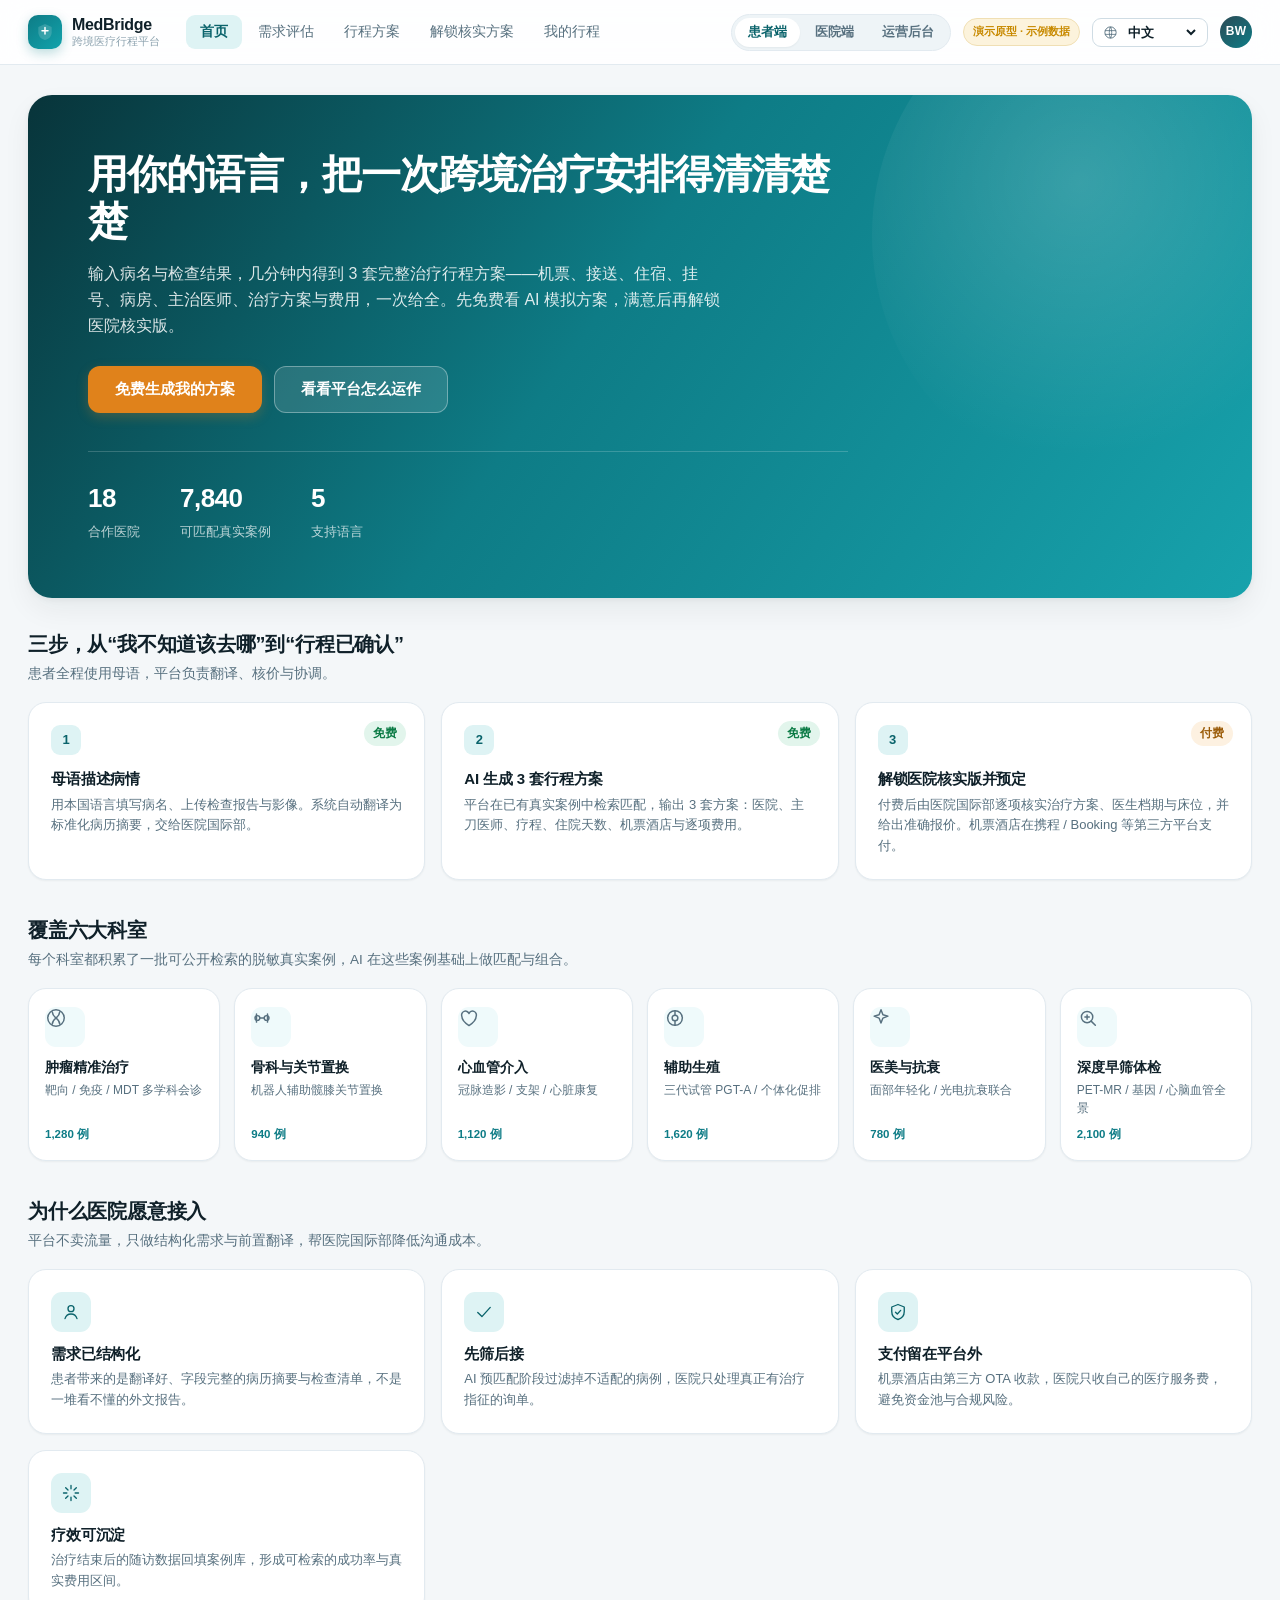
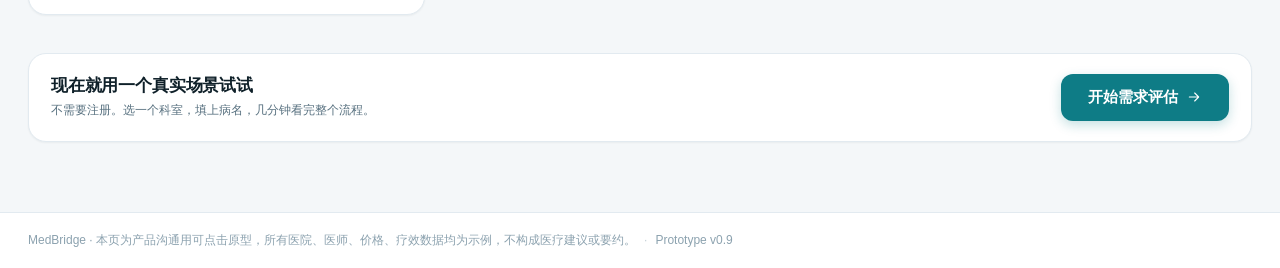
==== index.html @ 94246bcb "MedBridge 跨境医疗行程平台 · 可点击演示原型 - 五语患者端（首页/需求评估/行程方案/解锁核实/我的行程） - 机场接驳车分级接进方案生成 - 医院端 / 运营后台双端（订单 / 医院核" ====
<!doctype html>
<html lang="zh-CN" dir="ltr" data-page-node-id="QWNefFVk18nLA8sb6D5qHG">
<head data-page-node-id="2POsvfUymPCWpWC2sQi3A5">
<meta charset="utf-8" data-page-node-id="elMNlJFCojblEVayItCxi7">
<meta name="viewport" content="width=device-width, initial-scale=1" data-page-node-id="TvjENxWbArmSa2hgdFM5wg">
<title>MedBridge · 跨境医疗行程平台（可点击演示原型）</title>
<link rel="preconnect" href="https://fonts.googleapis.com" data-page-node-id="rAXANy2qC1xK5NjYjExg3i">
<link rel="stylesheet" href="css/style.css" data-page-node-id="5Os0hFDUsWjdyaq5sHUSqv">
</head>
<body data-page-node-id="iIoZt8dv1Su6BJS9NEGqn0">

<!-- ============ TOP BAR ============ -->
<header class="topbar" data-page-node-id="SfbbnRjK8LoEjRjIHy6BMf">
  <div class="topbar__inner" data-page-node-id="7pehVFk9nHDBFAwoHqAHBv">
    <a class="brand" data-nav="home" data-page-node-id="tnHj0D1fddjbqchhJijpCY">
      <span class="brand__mark" data-page-node-id="o0lzB7jPXBOsbU2GWz5wCz">
        <svg viewBox="0 0 24 24" width="20" height="20" aria-hidden="true" data-page-node-id="MGvlP7hozzHgL9IvdXHjJo">
          <path d="M12 2.5 4 6v6.2c0 5 3.4 8.3 8 9.3 4.6-1 8-4.3 8-9.3V6l-8-3.5Z" fill="currentColor" opacity=".16" data-page-node-id="sRBDiz9jlNLbDUklVQGnoB"/>
          <path d="M12 6.6v7.8M8.4 10.5h7.2" stroke="currentColor" stroke-width="1.8" stroke-linecap="round" fill="none" data-page-node-id="nZeIYx86Iadp2ddNCGCehC"/>
        </svg>
      </span>
      <span class="brand__text" data-page-node-id="pjFqpX6kzddsdP9i31vVUX">
        <strong data-page-node-id="i0VwzrVBbvty4UHBnDlmCi">MedBridge</strong>
        <em data-i18n="brand.tagline" data-page-node-id="GQVD4hMTse7XQJNK0eZtPA">跨境医疗行程平台</em>
      </span>
    </a>

    <nav class="nav" id="mainnav"></nav>

    <div class="topbar__right" data-page-node-id="m79iLq5lvHzyY0DSzCzkBk">
      <div class="roleswitch" id="roleSwitch"></div>
      <span class="demo-chip" data-i18n="common.demoBadge" data-page-node-id="Q0hRq6mguVGy5TrJt2Ocks">演示原型 · 示例数据</span>
      <div class="langpick" data-page-node-id="pG0kAgfUQugCptOV0Pc6Ym">
        <svg viewBox="0 0 24 24" width="15" height="15" aria-hidden="true" data-page-node-id="IuBkC1m50UW60jOFrTZsHy">
          <circle cx="12" cy="12" r="9" fill="none" stroke="currentColor" stroke-width="1.5" data-page-node-id="Aa3LfO3xC3lAzjnTqanKAr"/>
          <path d="M3.2 9h17.6M3.2 15h17.6M12 3c2.6 3 2.6 15 0 18M12 3c-2.6 3-2.6 15 0 18" fill="none" stroke="currentColor" stroke-width="1.3" data-page-node-id="P7CalziAkAcam4tdSw9CwW"/>
        </svg>
        <select id="langSelect" aria-label="Language" data-page-node-id="HQlbx5uUIjGn9HjJCQIdU1"></select>
      </div>
      <div class="avatar" title="Bujin" data-page-node-id="fECTXzEI3b5LAoiXX8XiFN">BW</div>
    </div>
  </div>
</header>

<!-- ============ VIEW ROOT ============ -->
<main id="view" class="view" data-page-node-id="BmsxIyV3JGZ4QrN0j0TG0w"></main>

<footer class="footer" data-page-node-id="GbBOJnpEctDHXidyxQpoDX">
  <div class="footer__inner" data-page-node-id="nnHawU6piRgFGKPdst10hK">
    <span data-page-node-id="PlZ8XSmiQ1wzMb8oQl2zyY">MedBridge · <span data-i18n="footer.disclaimer" data-page-node-id="w4Hccl8vCjgGNvwqBlWCOC">本页为产品沟通用可点击原型，所有医院、医师、价格、疗效数据均为示例，不构成医疗建议或要约。</span></span>
    <span class="footer__sep" data-page-node-id="NoaHBvQmc1TmUoTmf0qRa2">·</span>
    <span data-i18n="footer.demo" data-page-node-id="E0mN9Zren1Q713V2th13Mj">Prototype v0.9</span>
  </div>
</footer>

<!-- ============ MODALS ============ -->
<div class="modal-root" id="modalRoot" aria-hidden="true" data-page-node-id="oFRsmWxg20n5lg9aAE5Y6n"></div>
<div class="toast-root" id="toastRoot" data-page-node-id="Va1fbvT2CqlVL7x4MkYRoI"></div>

<script src="js/i18n.js"></script>
<script src="js/data.js"></script>
<script src="js/app.js"></script>
</body>
</html>
---- css/style.css ----
/* ============================================================
   MedBridge — cross-border medical travel platform prototype
   Light theme, desktop-first large screen
   ============================================================ */

:root{
  --bg:#F4F7F9;
  --surface:#FFFFFF;
  --surface-2:#F8FBFC;
  --surface-3:#EEF4F7;
  --border:#E2EAF0;
  --border-strong:#CFDCE4;

  --text:#0F2029;
  --text-2:#57707F;
  --text-3:#8CA2AF;

  --primary:#0E7C86;
  --primary-700:#0A636B;
  --primary-100:#DEF3F4;
  --primary-50:#EFFAFB;

  --accent:#E0821B;
  --accent-100:#FDF1E1;

  --success:#0F9D58;
  --success-100:#E2F5EC;
  --warn:#C88A00;
  --warn-100:#FCF3DC;
  --danger:#D63B45;
  --danger-100:#FCE9EA;
  --violet:#6B4FE0;
  --violet-100:#EDE9FD;

  --r-sm:8px; --r:12px; --r-lg:18px; --r-xl:24px;
  --sh-1:0 1px 2px rgba(15,32,41,.05);
  --sh-2:0 2px 6px rgba(15,32,41,.05), 0 12px 28px rgba(15,32,41,.06);
  --sh-3:0 8px 20px rgba(15,32,41,.09), 0 28px 60px rgba(15,32,41,.11);

  --maxw:1400px;
  --font:-apple-system,BlinkMacSystemFont,"Segoe UI","PingFang SC","Hiragino Sans GB","Microsoft YaHei","Noto Sans SC","Noto Sans Arabic","Noto Sans JP",Roboto,Helvetica,Arial,sans-serif;
}

*{box-sizing:border-box}
html,body{margin:0;padding:0}
body{
  background:var(--bg); color:var(--text); font-family:var(--font);
  font-size:14px; line-height:1.6; -webkit-font-smoothing:antialiased;
}
button{font-family:inherit;font-size:inherit;cursor:pointer;border:0;background:none;color:inherit}
input,select,textarea{font-family:inherit;font-size:inherit;color:inherit}
a{cursor:pointer;color:inherit;text-decoration:none}
h1,h2,h3,h4{margin:0;font-weight:650;letter-spacing:-.01em;line-height:1.28}
p{margin:0}
ul{margin:0;padding:0;list-style:none}
[dir="rtl"] .nav__item i,[dir="rtl"] .brand__text em{font-style:normal}

/* ---------------- Top bar ---------------- */
.topbar{
  position:sticky; top:0; z-index:60;
  background:rgba(255,255,255,.88); backdrop-filter:saturate(180%) blur(14px);
  border-bottom:1px solid var(--border);
}
.topbar__inner{
  max-width:var(--maxw); margin:0 auto; height:64px; padding:0 28px;
  display:flex; align-items:center; gap:26px;
}
.brand{display:flex;align-items:center;gap:10px;flex-shrink:0}
.brand__mark{
  width:34px;height:34px;border-radius:10px;display:grid;place-items:center;
  background:linear-gradient(140deg,var(--primary),#12A3AC); color:#fff;
  box-shadow:0 4px 12px rgba(14,124,134,.28);
}
.brand__text{display:flex;flex-direction:column;line-height:1.15}
.brand__text strong{font-size:16px;letter-spacing:-.02em}
.brand__text em{font-style:normal;font-size:11px;color:var(--text-3)}

.nav{display:flex;gap:2px;flex:1}
.nav__item{
  padding:8px 14px;border-radius:9px;color:var(--text-2);font-weight:500;
  transition:background .15s,color .15s; white-space:nowrap;
}
.nav__item i{font-style:normal}
.nav__item:hover{background:var(--surface-3);color:var(--text)}
.nav__item.is-active{background:var(--primary-100);color:var(--primary-700);font-weight:600}

.topbar__right{display:flex;align-items:center;gap:12px;flex-shrink:0}
.demo-chip{
  font-size:11px;font-weight:600;color:var(--warn);background:var(--warn-100);
  border:1px solid #F0DFB4; padding:4px 9px; border-radius:999px; white-space:nowrap;
}
.langpick{
  display:flex;align-items:center;gap:6px;padding:5px 8px 5px 10px;
  border:1px solid var(--border-strong);border-radius:9px;background:var(--surface);color:var(--text-2);
}
.langpick select{border:0;background:none;outline:none;font-size:13px;font-weight:600;color:var(--text);padding-right:2px}
.avatar{
  width:32px;height:32px;border-radius:50%;background:linear-gradient(140deg,#2B4A55,#0E7C86);
  color:#fff;display:grid;place-items:center;font-size:12px;font-weight:700;letter-spacing:.02em;
}

/* ---------------- Layout ---------------- */
.view{max-width:var(--maxw);margin:0 auto;padding:30px 28px 70px;min-height:72vh}
.footer{border-top:1px solid var(--border);background:var(--surface)}
.footer__inner{
  max-width:var(--maxw);margin:0 auto;padding:18px 28px;color:var(--text-3);font-size:12px;
  display:flex;gap:8px;flex-wrap:wrap;
}
.footer__sep{opacity:.5}

.page-head{margin-bottom:24px;display:flex;align-items:flex-end;justify-content:space-between;gap:24px;flex-wrap:wrap}
.page-head h1{font-size:26px}
.page-head .sub{color:var(--text-2);margin-top:6px;max-width:760px}
.eyebrow{
  font-size:11px;font-weight:700;letter-spacing:.09em;text-transform:uppercase;
  color:var(--primary);margin-bottom:8px;
}

/* ---------------- Buttons ---------------- */
.btn{
  display:inline-flex;align-items:center;justify-content:center;gap:8px;
  padding:9px 16px;border-radius:10px;font-weight:600;font-size:13.5px;
  border:1px solid transparent;transition:all .15s;white-space:nowrap;
}
.btn--primary{background:var(--primary);color:#fff;box-shadow:0 4px 12px rgba(14,124,134,.24)}
.btn--primary:hover{background:var(--primary-700);transform:translateY(-1px)}
.btn--accent{background:var(--accent);color:#fff;box-shadow:0 4px 12px rgba(224,130,27,.26)}
.btn--accent:hover{filter:brightness(1.05);transform:translateY(-1px)}
.btn--ghost{background:var(--surface);border-color:var(--border-strong);color:var(--text)}
.btn--ghost:hover{background:var(--surface-3);border-color:var(--text-3)}
.btn--soft{background:var(--primary-100);color:var(--primary-700)}
.btn--soft:hover{background:#CDEDEF}
.btn--lg{padding:13px 26px;font-size:15px;border-radius:12px}
.btn--sm{padding:6px 12px;font-size:12.5px;border-radius:8px}
.btn--block{width:100%}
.btn[disabled]{opacity:.45;cursor:not-allowed;transform:none!important;filter:none}

/* ---------------- Cards / generic ---------------- */
.card{background:var(--surface);border:1px solid var(--border);border-radius:var(--r-lg);box-shadow:var(--sh-1)}
.card__pad{padding:20px 22px}
.card h3{font-size:15px;margin-bottom:4px}
.muted{color:var(--text-2)}
.tiny{font-size:12px}
.mono-num{font-variant-numeric:tabular-nums}

.tag{
  display:inline-flex;align-items:center;gap:5px;padding:3px 9px;border-radius:999px;
  font-size:11.5px;font-weight:600;background:var(--surface-3);color:var(--text-2);white-space:nowrap;
}
.tag--primary{background:var(--primary-100);color:var(--primary-700)}
.tag--accent{background:var(--accent-100);color:#9A5B08}
.tag--success{background:var(--success-100);color:#0A7A44}
.tag--warn{background:var(--warn-100);color:#8B6200}
.tag--violet{background:var(--violet-100);color:#5439C7}
.tag--danger{background:var(--danger-100);color:#A82A33}
.tag--dot::before{content:"";width:6px;height:6px;border-radius:50%;background:currentColor}

/* ============================================================
   HOME
   ============================================================ */
.hero{
  position:relative;overflow:hidden;border-radius:var(--r-xl);
  background:linear-gradient(125deg,#08343A 0%,#0E7C86 46%,#17A2AC 100%);
  color:#fff;padding:56px 60px;box-shadow:var(--sh-2);margin-bottom:34px;
}
.hero::after{
  content:"";position:absolute;right:-140px;top:-120px;width:520px;height:520px;border-radius:50%;
  background:radial-gradient(circle at 40% 40%,rgba(255,255,255,.16),transparent 62%);
}
.hero__inner{position:relative;z-index:2;max-width:760px}
.hero h1{font-size:40px;line-height:1.18;letter-spacing:-.025em}
.hero h1 .hl{color:#FFD79A}
.hero p{margin-top:16px;font-size:16px;color:rgba(255,255,255,.86);max-width:640px}
.hero__cta{display:flex;gap:12px;margin-top:28px}
.hero__cta .btn--ghost{background:rgba(255,255,255,.12);border-color:rgba(255,255,255,.34);color:#fff}
.hero__cta .btn--ghost:hover{background:rgba(255,255,255,.2)}
.hero__stats{display:flex;gap:40px;margin-top:38px;padding-top:26px;border-top:1px solid rgba(255,255,255,.18)}
.hero__stat strong{display:block;font-size:26px;font-weight:700;letter-spacing:-.02em}
.hero__stat span{font-size:12.5px;color:rgba(255,255,255,.72)}

.section{margin-bottom:38px}
.section__head{margin-bottom:18px}
.section__head h2{font-size:20px}
.section__head p{color:var(--text-2);margin-top:5px;font-size:13.5px}

.steps{display:grid;grid-template-columns:repeat(3,1fr);gap:16px}
.step{background:var(--surface);border:1px solid var(--border);border-radius:var(--r-lg);padding:22px;position:relative;box-shadow:var(--sh-1)}
.step__no{
  width:30px;height:30px;border-radius:9px;background:var(--primary-100);color:var(--primary-700);
  display:grid;place-items:center;font-weight:700;font-size:13px;margin-bottom:14px;
}
.step h3{font-size:15px;margin-bottom:6px}
.step p{color:var(--text-2);font-size:13px}
.step__lock{position:absolute;top:18px;right:18px}

.dept-grid{display:grid;grid-template-columns:repeat(6,1fr);gap:14px}
.dept{
  background:var(--surface);border:1px solid var(--border);border-radius:var(--r-lg);padding:18px 16px;
  text-align:left;transition:all .16s;box-shadow:var(--sh-1);
}
.dept:hover{border-color:var(--primary);transform:translateY(-3px);box-shadow:var(--sh-2)}
.dept__ico{
  width:40px;height:40px;border-radius:11px;display:grid;place-items:center;font-size:20px;
  background:var(--primary-50);margin-bottom:12px;
}
.dept strong{display:block;font-size:14px;margin-bottom:4px}
.dept span{font-size:12px;color:var(--text-2);display:block;line-height:1.5;min-height:36px}
.dept em{display:block;font-style:normal;font-size:11.5px;color:var(--primary);margin-top:10px;font-weight:600}

.compare{width:100%;border-collapse:separate;border-spacing:0;background:var(--surface);border:1px solid var(--border);border-radius:var(--r-lg);overflow:hidden;box-shadow:var(--sh-1)}
.compare th,.compare td{padding:13px 18px;text-align:left;border-bottom:1px solid var(--border);font-size:13.5px}
.compare thead th{background:var(--surface-2);font-size:12px;font-weight:700;color:var(--text-2);letter-spacing:.03em}
.compare tbody tr:last-child td{border-bottom:0}
.compare td:first-child{font-weight:600;width:26%}
.compare .yes{color:var(--success);font-weight:700}
.compare .no{color:var(--text-3)}

/* ============================================================
   INTAKE
   ============================================================ */
.intake-wrap{display:grid;grid-template-columns:1fr 320px;gap:22px;align-items:start}
.form-card{background:var(--surface);border:1px solid var(--border);border-radius:var(--r-lg);box-shadow:var(--sh-1)}
.form-card__head{padding:18px 24px;border-bottom:1px solid var(--border)}
.form-card__head h2{font-size:16px}
.form-card__head p{color:var(--text-2);font-size:12.5px;margin-top:3px}
.form-card__body{padding:24px}
.form-card__foot{padding:16px 24px;border-top:1px solid var(--border);background:var(--surface-2);display:flex;justify-content:space-between;align-items:center;border-radius:0 0 var(--r-lg) var(--r-lg)}

.field{margin-bottom:22px}
.field:last-child{margin-bottom:0}
.field__label{display:block;font-weight:600;font-size:13px;margin-bottom:7px}
.field__label .req{color:var(--danger);margin-left:2px}
.field__hint{font-size:12px;color:var(--text-3);margin-top:6px;line-height:1.5}
.field__row{display:grid;grid-template-columns:1fr 1fr;gap:16px}

.input,.select,.textarea{
  width:100%;padding:10px 12px;border:1px solid var(--border-strong);border-radius:10px;background:var(--surface);
  outline:none;transition:border-color .15s,box-shadow .15s;
}
.input:focus,.select:focus,.textarea:focus{border-color:var(--primary);box-shadow:0 0 0 3px var(--primary-50)}
.textarea{min-height:92px;resize:vertical;line-height:1.6}
.select{appearance:none;background-image:url("data:image/svg+xml;utf8,<svg xmlns='http://www.w3.org/2000/svg' width='12' height='12' viewBox='0 0 24 24' fill='none' stroke='%2357707F' stroke-width='2.4' stroke-linecap='round'><path d='M6 9l6 6 6-6'/></svg>");
  background-repeat:no-repeat;background-position:right 12px center;padding-right:32px}

.chips{display:flex;flex-wrap:wrap;gap:8px}
.chip{
  padding:7px 13px;border:1px solid var(--border-strong);border-radius:999px;background:var(--surface);
  font-size:13px;font-weight:500;transition:all .14s;
}
.chip:hover{border-color:var(--primary);color:var(--primary)}
.chip.is-on{background:var(--primary);border-color:var(--primary);color:#fff}

.uploader{
  border:1.5px dashed var(--border-strong);border-radius:var(--r);padding:24px;text-align:center;
  background:var(--surface-2);transition:all .15s;
}
.uploader:hover{border-color:var(--primary);background:var(--primary-50)}
.uploader__ico{font-size:26px;margin-bottom:8px}
.uploader strong{display:block;font-size:13.5px}
.uploader span{font-size:12px;color:var(--text-3)}

.files{margin-top:12px;display:flex;flex-direction:column;gap:8px}
.file-item{
  display:flex;align-items:center;gap:12px;padding:10px 14px;border:1px solid var(--border);
  border-radius:10px;background:var(--surface);
}
.file-item__ico{
  width:32px;height:32px;border-radius:8px;background:var(--danger-100);color:var(--danger);
  display:grid;place-items:center;font-size:11px;font-weight:700;flex-shrink:0;
}
.file-item__meta{flex:1;min-width:0}
.file-item__meta strong{display:block;font-size:13px;font-weight:600}
.file-item__meta span{font-size:11.5px;color:var(--text-3)}
.file-item .x{color:var(--text-3);padding:4px 6px;border-radius:6px}
.file-item .x:hover{background:var(--surface-3);color:var(--danger)}

.side-card{background:var(--surface);border:1px solid var(--border);border-radius:var(--r-lg);padding:20px;box-shadow:var(--sh-1);margin-bottom:16px}
.side-card h3{font-size:14px;margin-bottom:12px;display:flex;align-items:center;gap:8px}
.proc{display:flex;flex-direction:column;gap:0}
.proc__item{display:flex;gap:12px;padding-bottom:16px;position:relative}
.proc__item:not(:last-child)::before{
  content:"";position:absolute;left:11px;top:26px;bottom:0;width:2px;background:var(--border);
}
.proc__dot{width:24px;height:24px;border-radius:50%;background:var(--primary-100);color:var(--primary-700);display:grid;place-items:center;font-size:11px;font-weight:700;flex-shrink:0;z-index:1}
.proc__body strong{display:block;font-size:13px}
.proc__body span{font-size:12px;color:var(--text-2)}

/* Generating overlay */
.generating{
  position:fixed;inset:0;z-index:200;background:rgba(244,247,249,.94);backdrop-filter:blur(6px);
  display:grid;place-items:center;
}
.generating__box{text-align:center;max-width:520px}
.spinner{
  width:74px;height:74px;margin:0 auto 26px;border-radius:50%;
  background:conic-gradient(from 0deg,var(--primary),#12A3AC,var(--primary-100));
  -webkit-mask:radial-gradient(circle,transparent 27px,#000 28px);
  mask:radial-gradient(circle,transparent 27px,#000 28px);
  animation:spin 1.1s linear infinite;
}
@keyframes spin{to{transform:rotate(360deg)}}
.generating h2{font-size:20px;margin-bottom:8px}
.generating > .generating__box > p{color:var(--text-2);margin-bottom:26px}
.gen-steps{display:flex;flex-direction:column;gap:9px;text-align:left;background:var(--surface);border:1px solid var(--border);border-radius:var(--r-lg);padding:18px 20px;box-shadow:var(--sh-2)}
.gen-step{display:flex;align-items:center;gap:11px;font-size:13px;color:var(--text-3);transition:color .3s}
.gen-step.is-done{color:var(--text)}
.gen-step.is-active{color:var(--primary);font-weight:600}
.gen-step__ico{width:20px;height:20px;border-radius:50%;border:2px solid var(--border-strong);display:grid;place-items:center;font-size:10px;flex-shrink:0}
.gen-step.is-done .gen-step__ico{background:var(--success);border-color:var(--success);color:#fff}
.gen-step.is-active .gen-step__ico{border-color:var(--primary);border-top-color:transparent;animation:spin .8s linear infinite}

/* ============================================================
   PLANS LIST
   ============================================================ */
.plan-grid{display:grid;grid-template-columns:repeat(3,1fr);gap:18px}
.plan-card{
  background:var(--surface);border:1px solid var(--border);border-radius:var(--r-lg);overflow:hidden;
  display:flex;flex-direction:column;box-shadow:var(--sh-1);transition:all .18s;position:relative;
}
.plan-card:hover{transform:translateY(-4px);box-shadow:var(--sh-3);border-color:var(--primary)}
.plan-card.is-pick{border-color:var(--primary);box-shadow:0 0 0 3px var(--primary-50),var(--sh-2)}
.plan-card__ribbon{
  position:absolute;top:14px;right:14px;z-index:3;
  background:var(--accent);color:#fff;font-size:11px;font-weight:700;padding:4px 10px;border-radius:999px;
  box-shadow:0 3px 8px rgba(224,130,27,.3);
}
.plan-card__top{padding:20px 20px 16px;border-bottom:1px solid var(--border);background:var(--surface-2)}
.plan-card__badges{display:flex;gap:6px;flex-wrap:wrap;margin-bottom:11px}
.plan-card h3{font-size:16px;margin-bottom:3px}
.plan-card__hosp{font-size:12.5px;color:var(--text-2);display:flex;align-items:center;gap:5px}
.plan-card__price{padding:16px 20px;border-bottom:1px solid var(--border)}
.plan-card__price .from{font-size:11.5px;color:var(--text-3);display:block}
.plan-card__price strong{font-size:27px;font-weight:700;letter-spacing:-.02em;font-variant-numeric:tabular-nums}
.plan-card__price .per{font-size:12px;color:var(--text-3);font-weight:500;margin-left:4px}
.plan-card__price .range{font-size:12px;color:var(--warn);margin-top:3px}
.plan-card__specs{padding:14px 20px;display:flex;flex-direction:column;gap:9px;border-bottom:1px solid var(--border);flex:1}
.spec{display:flex;align-items:center;gap:9px;font-size:12.5px}
.spec__ico{width:22px;color:var(--text-3);display:grid;place-items:center;font-size:13px;flex-shrink:0}
.spec__k{color:var(--text-2);min-width:66px}
.spec__v{font-weight:600;flex:1}
.plan-card__foot{padding:14px 20px;display:flex;gap:8px}
.plan-card__foot .btn{flex:1}

.matchbar{
  display:flex;align-items:center;justify-content:space-between;gap:20px;flex-wrap:wrap;
  background:var(--surface);border:1px solid var(--border);border-radius:var(--r-lg);
  padding:16px 20px;margin-bottom:20px;box-shadow:var(--sh-1);
}
.matchbar__left{display:flex;align-items:center;gap:16px;flex-wrap:wrap}
.matchbar .score{
  width:52px;height:52px;border-radius:14px;background:var(--primary-100);color:var(--primary-700);
  display:grid;place-items:center;text-align:center;flex-shrink:0;
}
.matchbar .score strong{font-size:19px;line-height:1;display:block}
.matchbar .score span{font-size:9px;opacity:.75;letter-spacing:.04em}

/* ============================================================
   PLAN DETAIL
   ============================================================ */
.detail-head{
  display:grid;grid-template-columns:1fr 340px;gap:22px;margin-bottom:22px;align-items:start;
}
.detail-card{background:var(--surface);border:1px solid var(--border);border-radius:var(--r-lg);box-shadow:var(--sh-1);overflow:hidden}
.detail-card__top{padding:22px 24px;border-bottom:1px solid var(--border)}
.detail-card__top h1{font-size:22px;margin-bottom:6px}
.detail-card__meta{display:flex;gap:8px;flex-wrap:wrap;margin-top:12px}
.detail-card__body{padding:20px 24px}

.tabs{display:flex;gap:4px;border-bottom:1px solid var(--border);padding:0 16px;background:var(--surface-2);overflow:auto}
.tab{
  padding:13px 16px;font-size:13.5px;font-weight:600;color:var(--text-2);
  border-bottom:2px solid transparent;margin-bottom:-1px;white-space:nowrap;
}
.tab:hover{color:var(--text)}
.tab.is-active{color:var(--primary);border-bottom-color:var(--primary)}
.tabpanel{padding:24px}

.kv-grid{display:grid;grid-template-columns:repeat(2,1fr);gap:0}
.kv{display:flex;gap:14px;padding:13px 0;border-bottom:1px dashed var(--border)}
.kv:nth-child(odd){padding-right:26px}
.kv__k{color:var(--text-2);font-size:12.5px;min-width:104px;flex-shrink:0}
.kv__v{font-size:13px;font-weight:600;flex:1}

.block-title{font-size:13px;font-weight:700;color:var(--text);margin:26px 0 12px;display:flex;align-items:center;gap:8px}
.block-title:first-child{margin-top:0}
.block-title::before{content:"";width:3px;height:13px;border-radius:2px;background:var(--primary)}

/* Doctor */
.doctor{display:flex;gap:18px;padding:18px;border:1px solid var(--border);border-radius:var(--r-lg);background:var(--surface-2)}
.doctor__av{
  width:62px;height:62px;border-radius:16px;background:linear-gradient(140deg,#0E7C86,#17A2AC);color:#fff;
  display:grid;place-items:center;font-size:20px;font-weight:700;flex-shrink:0;
}
.doctor__body{flex:1}
.doctor__body h3{font-size:16px;margin-bottom:2px}
.doctor__title{font-size:12.5px;color:var(--primary);font-weight:600;margin-bottom:9px}
.doctor__rows{display:flex;flex-wrap:wrap;gap:6px 20px}
.doctor__row{font-size:12.5px;color:var(--text-2)}
.doctor__row b{color:var(--text);font-weight:600}

/* Timeline */
.timeline{position:relative;padding-left:32px}
.timeline::before{content:"";position:absolute;left:9px;top:8px;bottom:8px;width:2px;background:var(--border)}
.tl{position:relative;padding-bottom:20px}
.tl:last-child{padding-bottom:0}
.tl__dot{
  position:absolute;left:-32px;top:2px;width:20px;height:20px;border-radius:50%;
  background:var(--surface);border:2px solid var(--border-strong);display:grid;place-items:center;font-size:9px;
  z-index:2;
}
.tl--flight .tl__dot{background:#1E6FD9;border-color:#1E6FD9;color:#fff}
.tl--medical .tl__dot{background:var(--primary);border-color:var(--primary);color:#fff}
.tl--hotel .tl__dot{background:var(--accent);border-color:var(--accent);color:#fff}
.tl--travel .tl__dot{background:var(--violet);border-color:var(--violet);color:#fff}
.tl__head{display:flex;align-items:baseline;gap:10px;margin-bottom:5px;flex-wrap:wrap}
.tl__day{
  font-size:11px;font-weight:700;color:var(--text-2);background:var(--surface-3);
  padding:2px 8px;border-radius:6px;letter-spacing:.02em;
}
.tl__title{font-size:14px;font-weight:650}
.tl__body{font-size:12.5px;color:var(--text-2);line-height:1.65}
.tl__chips{display:flex;gap:6px;flex-wrap:wrap;margin-top:8px}
.tl__note{
  margin-top:8px;padding:8px 12px;border-radius:9px;background:var(--surface-2);
  border:1px solid var(--border);font-size:12px;color:var(--text-2);
}

/* Cost */
.cost-table{width:100%;border-collapse:collapse}
.cost-table td{padding:11px 0;border-bottom:1px dashed var(--border);font-size:13.5px}
.cost-table td:last-child{text-align:right;font-weight:650;font-variant-numeric:tabular-nums;white-space:nowrap}
.cost-table tr.is-sum td{border-bottom:0;border-top:2px solid var(--text);padding-top:14px;font-size:16px;font-weight:700}
.cost-table tr.is-sub td{color:var(--text-2);font-size:12.5px;font-weight:500}
.cost-table .strike{text-decoration:line-through;color:var(--text-3);font-weight:500;margin-right:8px;font-size:12px}

/* Travel addons */
.addons{display:grid;grid-template-columns:repeat(2,1fr);gap:14px}
.addon{
  border:1px solid var(--border);border-radius:var(--r);padding:16px;display:flex;gap:14px;
  background:var(--surface);transition:all .15s;cursor:pointer;
}
.addon:hover{border-color:var(--primary)}
.addon.is-on{border-color:var(--primary);background:var(--primary-50);box-shadow:0 0 0 3px var(--primary-50)}
.addon__chk{
  width:20px;height:20px;border-radius:6px;border:1.5px solid var(--border-strong);flex-shrink:0;margin-top:2px;
  display:grid;place-items:center;font-size:11px;color:#fff;
}
.addon.is-on .addon__chk{background:var(--primary);border-color:var(--primary)}
.addon__body{flex:1}
.addon__body strong{display:block;font-size:13.5px;margin-bottom:3px}
.addon__body p{font-size:12px;color:var(--text-2);line-height:1.55}
.addon__price{margin-top:8px;font-weight:700;font-size:13.5px;color:var(--primary-700)}

/* Locked treatment */
.lockwrap{position:relative}
.blur{
  filter:blur(6px);user-select:none;pointer-events:none;
  background:linear-gradient(90deg,var(--surface-3),var(--border));
  border-radius:6px;color:transparent!important;display:inline-block;min-width:88px;
}
.blur *{color:transparent!important}
.lockwrap__veil{
  position:absolute;inset:0;display:grid;place-items:center;z-index:4;border-radius:var(--r);
  background:linear-gradient(180deg,rgba(255,255,255,.32),rgba(255,255,255,.9));
}
.lockbox{
  background:var(--surface);border:1px solid var(--border-strong);border-radius:var(--r-lg);
  padding:20px 24px;text-align:center;box-shadow:var(--sh-2);max-width:400px;
}
.lockbox__ico{font-size:22px;margin-bottom:8px}
.lockbox h4{font-size:14.5px;margin-bottom:5px}
.lockbox p{font-size:12.5px;color:var(--text-2);margin-bottom:14px;line-height:1.6}

/* Verified stamp */
.stamp{
  display:inline-flex;align-items:center;gap:9px;padding:9px 14px;border-radius:11px;
  background:var(--success-100);border:1px dashed #7CCCA4;
}
.stamp__ico{width:30px;height:30px;border-radius:50%;background:var(--success);color:#fff;display:grid;place-items:center;font-size:13px;flex-shrink:0}
.stamp__t strong{display:block;font-size:13px;color:#0A6E3D}
.stamp__t span{font-size:11.5px;color:#2E7F58}

/* ============================================================
   PRICING
   ============================================================ */
.tiers{display:grid;grid-template-columns:repeat(3,1fr);gap:18px;align-items:start}
.tier{
  background:var(--surface);border:1px solid var(--border);border-radius:var(--r-lg);padding:24px;
  box-shadow:var(--sh-1);position:relative;transition:all .18s;
}
.tier:hover{box-shadow:var(--sh-2)}
.tier.is-hot{border-color:var(--primary);box-shadow:0 0 0 3px var(--primary-50),var(--sh-2)}
.tier.is-owned{border-color:var(--success);box-shadow:0 0 0 3px var(--success-100)}
.tier__pop{
  position:absolute;top:-11px;left:24px;background:var(--primary);color:#fff;font-size:11px;
  font-weight:700;padding:4px 11px;border-radius:999px;box-shadow:0 3px 8px rgba(14,124,134,.3);
}
.tier__name{font-size:15px;margin-bottom:4px;display:flex;align-items:center}
.tier__tag{display:inline-block;min-width:22px;height:22px;line-height:22px;text-align:center;border-radius:6px;background:var(--violet);color:#fff;font-size:12px;font-weight:700;margin-right:7px}
.tier__desc{font-size:12.5px;color:var(--text-2);min-height:38px}
.tier__price{margin:18px 0 6px;display:flex;align-items:baseline;gap:4px}
.tier__price strong{font-size:32px;font-weight:700;letter-spacing:-.03em;font-variant-numeric:tabular-nums}
.tier__price span{font-size:13px;color:var(--text-3)}
.tier__unit{font-size:11.5px;color:var(--text-3);margin-bottom:18px}
.tier__feats{display:flex;flex-direction:column;gap:9px;margin-bottom:20px}
.tier__feat{display:flex;gap:9px;font-size:12.5px;align-items:flex-start}
.tier__feat .i{flex-shrink:0;width:15px;text-align:center;font-size:12px;margin-top:1px}
.tier__feat--yes .i{color:var(--success)}
.tier__feat--no{color:var(--text-3)}
.tier__feat--no .i{color:var(--text-3)}
.tier .btn{width:100%}

/* ============================================================
   BOOKING / TRIPS
   ============================================================ */
.book-grid{display:grid;grid-template-columns:1fr 360px;gap:22px;align-items:start}
.partner{
  display:flex;align-items:center;gap:16px;padding:16px 18px;border:1px solid var(--border);
  border-radius:var(--r-lg);background:var(--surface);margin-bottom:12px;transition:all .15s;
}
.partner:hover{border-color:var(--primary);box-shadow:var(--sh-1)}
.partner__logo{
  width:56px;height:56px;border-radius:13px;display:grid;place-items:center;font-weight:800;
  font-size:15px;color:#fff;flex-shrink:0;letter-spacing:-.02em;
}
.partner__body{flex:1;min-width:0}
.partner__body strong{display:block;font-size:14px;margin-bottom:3px}
.partner__body p{font-size:12.5px;color:var(--text-2)}
.partner__meta{text-align:right;flex-shrink:0}
.partner__meta strong{display:block;font-size:16px;font-variant-numeric:tabular-nums}
.partner__meta span{font-size:11.5px;color:var(--text-3)}

.summary{background:var(--surface);border:1px solid var(--border);border-radius:var(--r-lg);box-shadow:var(--sh-1);overflow:hidden}
.summary__head{padding:16px 20px;border-bottom:1px solid var(--border);background:var(--surface-2);font-weight:650;font-size:14px}
.summary__body{padding:18px 20px}
.summary__row{display:flex;justify-content:space-between;gap:14px;padding:9px 0;font-size:13.5px}
.summary__row span:last-child{font-weight:650;font-variant-numeric:tabular-nums;white-space:nowrap}
.summary__row--sum{border-top:2px solid var(--text);margin-top:8px;padding-top:14px;font-size:17px;font-weight:700}
.summary__foot{padding:14px 20px;border-top:1px solid var(--border);background:var(--surface-2)}
.note{
  display:flex;gap:10px;padding:12px 14px;border-radius:10px;background:var(--accent-100);
  border:1px solid #F2D9AE;font-size:12.5px;color:#7A4E08;line-height:1.6;
}
.note--info{background:var(--primary-50);border-color:#BFE6E9;color:#0A636B}

.trip-card{background:var(--surface);border:1px solid var(--border);border-radius:var(--r-lg);box-shadow:var(--sh-1);overflow:hidden;margin-bottom:16px}
.trip-card__head{padding:18px 22px;border-bottom:1px solid var(--border);display:flex;justify-content:space-between;gap:18px;align-items:flex-start;background:var(--surface-2)}
.trip-card__head h3{font-size:15.5px;margin-bottom:4px}
.trip-card__head p{font-size:12.5px;color:var(--text-2)}
.trip-card__body{padding:18px 22px}
.pipeline{display:flex;align-items:center;gap:0;margin-bottom:18px}
.pipe{flex:1;text-align:center;position:relative}
.pipe__dot{
  width:26px;height:26px;border-radius:50%;margin:0 auto 7px;display:grid;place-items:center;
  font-size:11px;font-weight:700;background:var(--surface-3);color:var(--text-3);border:2px solid var(--border);
  position:relative;z-index:2;
}
.pipe.is-done .pipe__dot{background:var(--success);border-color:var(--success);color:#fff}
.pipe.is-current .pipe__dot{background:var(--primary);border-color:var(--primary);color:#fff;box-shadow:0 0 0 4px var(--primary-50)}
.pipe__label{font-size:11.5px;color:var(--text-2)}
.pipe.is-current .pipe__label{color:var(--primary);font-weight:700}
.pipe:not(:last-child)::after{
  content:"";position:absolute;top:13px;left:50%;width:100%;height:2px;background:var(--border);z-index:1;
}
.pipe.is-done:not(:last-child)::after{background:var(--success)}

.empty{text-align:center;padding:70px 20px;color:var(--text-3)}
.empty__ico{font-size:40px;margin-bottom:14px;opacity:.5}
.empty h3{font-size:16px;color:var(--text-2);margin-bottom:6px;font-weight:600}
.empty p{font-size:13px;margin-bottom:20px}

/* ============================================================
   MODAL / TOAST
   ============================================================ */
.modal-root{
  position:fixed;inset:0;z-index:300;background:rgba(15,32,41,.42);backdrop-filter:blur(3px);
  display:grid;place-items:center;padding:24px;opacity:0;pointer-events:none;transition:opacity .18s;
}
.modal-root.is-open{opacity:1;pointer-events:auto}
.modal{
  background:var(--surface);border-radius:var(--r-xl);box-shadow:var(--sh-3);width:100%;max-width:600px;
  max-height:88vh;overflow:auto;transform:translateY(10px) scale(.99);transition:transform .2s;
}
.modal-root.is-open .modal{transform:none}
.modal__head{padding:20px 26px;border-bottom:1px solid var(--border);display:flex;justify-content:space-between;align-items:flex-start;gap:16px}
.modal__head h3{font-size:17px}
.modal__head p{font-size:12.5px;color:var(--text-2);margin-top:3px}
.modal__x{font-size:20px;color:var(--text-3);line-height:1;padding:2px 6px;border-radius:7px}
.modal__x:hover{background:var(--surface-3);color:var(--text)}
.modal__body{padding:24px 26px}
.modal__foot{padding:16px 26px;border-top:1px solid var(--border);background:var(--surface-2);display:flex;justify-content:flex-end;gap:10px}

.pay-methods{display:flex;flex-direction:column;gap:10px;margin-bottom:20px}
.pay-method{
  display:flex;align-items:center;gap:13px;padding:14px 16px;border:1px solid var(--border-strong);
  border-radius:11px;cursor:pointer;transition:all .14s;
}
.pay-method:hover{border-color:var(--primary)}
.pay-method.is-on{border-color:var(--primary);background:var(--primary-50)}
.pay-method__ico{width:38px;height:26px;border-radius:5px;display:grid;place-items:center;font-size:10px;font-weight:800;color:#fff;flex-shrink:0}
.pay-method__body{flex:1}
.pay-method__body strong{font-size:13.5px;display:block}
.pay-method__body span{font-size:11.5px;color:var(--text-3)}
.pay-method__radio{width:17px;height:17px;border-radius:50%;border:1.5px solid var(--border-strong);flex-shrink:0}
.pay-method.is-on .pay-method__radio{border:5px solid var(--primary)}

.toast-root{position:fixed;bottom:26px;left:50%;transform:translateX(-50%);z-index:400;display:flex;flex-direction:column;gap:9px;align-items:center}
.toast{
  background:#12333A;color:#fff;padding:11px 20px;border-radius:999px;font-size:13px;font-weight:500;
  box-shadow:var(--sh-3);display:flex;align-items:center;gap:9px;animation:toastIn .25s ease;
}
@keyframes toastIn{from{opacity:0;transform:translateY(12px)}}

/* fade-in for view swap */
.view.is-enter{animation:fadeUp .28s ease}
@keyframes fadeUp{from{opacity:0;transform:translateY(8px)}}

@media (max-width:1200px){
  .dept-grid{grid-template-columns:repeat(3,1fr)}
  .intake-wrap,.detail-head,.book-grid{grid-template-columns:1fr}
  .plan-grid,.tiers{grid-template-columns:1fr}
  .hero{padding:44px 34px}
  .hero h1{font-size:32px}
}

/* ============================================================
   ROLE SWITCHER + BACKEND VIEWS (中文界面)
   ============================================================ */
.roleswitch{
  display:flex;align-items:center;gap:2px;background:var(--surface-3);
  border:1px solid var(--border);border-radius:999px;padding:3px;
}
.rolepill{
  padding:6px 13px;border-radius:999px;font-size:12.5px;font-weight:600;color:var(--text-2);
  transition:all .15s;white-space:nowrap;
}
.rolepill:hover{color:var(--text)}
.rolepill.is-on{background:var(--surface);color:var(--primary-700);box-shadow:var(--sh-1)}

/* backend hub */
.hub-grid{display:grid;grid-template-columns:repeat(3,1fr);gap:18px}
.hub-card{
  background:var(--surface);border:1px solid var(--border);border-radius:var(--r-lg);
  padding:24px;display:flex;flex-direction:column;gap:8px;text-align:left;
  box-shadow:var(--sh-1);transition:all .18s;
}
.hub-card:hover{border-color:var(--primary);transform:translateY(-3px);box-shadow:var(--sh-2)}
.hub-card__ico{
  width:44px;height:44px;border-radius:12px;display:grid;place-items:center;
  background:var(--primary-100);color:var(--primary-700);margin-bottom:6px;
}
.hub-card strong{font-size:16px}
.hub-card span:nth-of-type(2){font-size:13px;color:var(--text-2);line-height:1.6;flex:1}
.hub-card__go{font-size:13px;font-weight:600;color:var(--primary);margin-top:6px}

/* orders / verify list */
.order-list{display:flex;flex-direction:column;gap:12px}
.order-row{
  display:flex;align-items:center;gap:18px;background:var(--surface);
  border:1px solid var(--border);border-radius:var(--r-lg);padding:16px 20px;
  box-shadow:var(--sh-1);transition:all .15s;
}
.order-row:hover{border-color:var(--primary)}
.order-row__main{flex:1;min-width:0}
.order-row__top{display:flex;align-items:center;gap:8px;flex-wrap:wrap;margin-bottom:6px}
.order-row__top strong{font-size:15px;font-variant-numeric:tabular-nums}
.order-row__meta{font-size:12.5px;color:var(--text-2)}
.order-row__side{display:flex;align-items:center;gap:16px;flex-shrink:0}
.order-row__amt{font-size:18px;font-weight:700;font-variant-numeric:tabular-nums;white-space:nowrap}

/* case table */
.case-table{width:100%;border-collapse:separate;border-spacing:0;background:var(--surface);border:1px solid var(--border);border-radius:var(--r-lg);overflow:hidden;box-shadow:var(--sh-1)}
.case-table th,.case-table td{padding:12px 14px;text-align:left;border-bottom:1px solid var(--border);font-size:13px;vertical-align:middle}
.case-table thead th{background:var(--surface-2);font-size:12px;font-weight:700;color:var(--text-2);letter-spacing:.02em;white-space:nowrap}
.case-table tbody tr:last-child td{border-bottom:0}
.case-table tbody tr:hover{background:var(--surface-2)}
.case-table .tag{margin:1px 2px}
.case-row__act{display:flex;gap:6px;flex-wrap:wrap;white-space:nowrap}

@media (max-width:1200px){
  .hub-grid{grid-template-columns:1fr}
  .order-row{flex-direction:column;align-items:flex-start;gap:12px}
  .order-row__side{width:100%;justify-content:space-between}
}
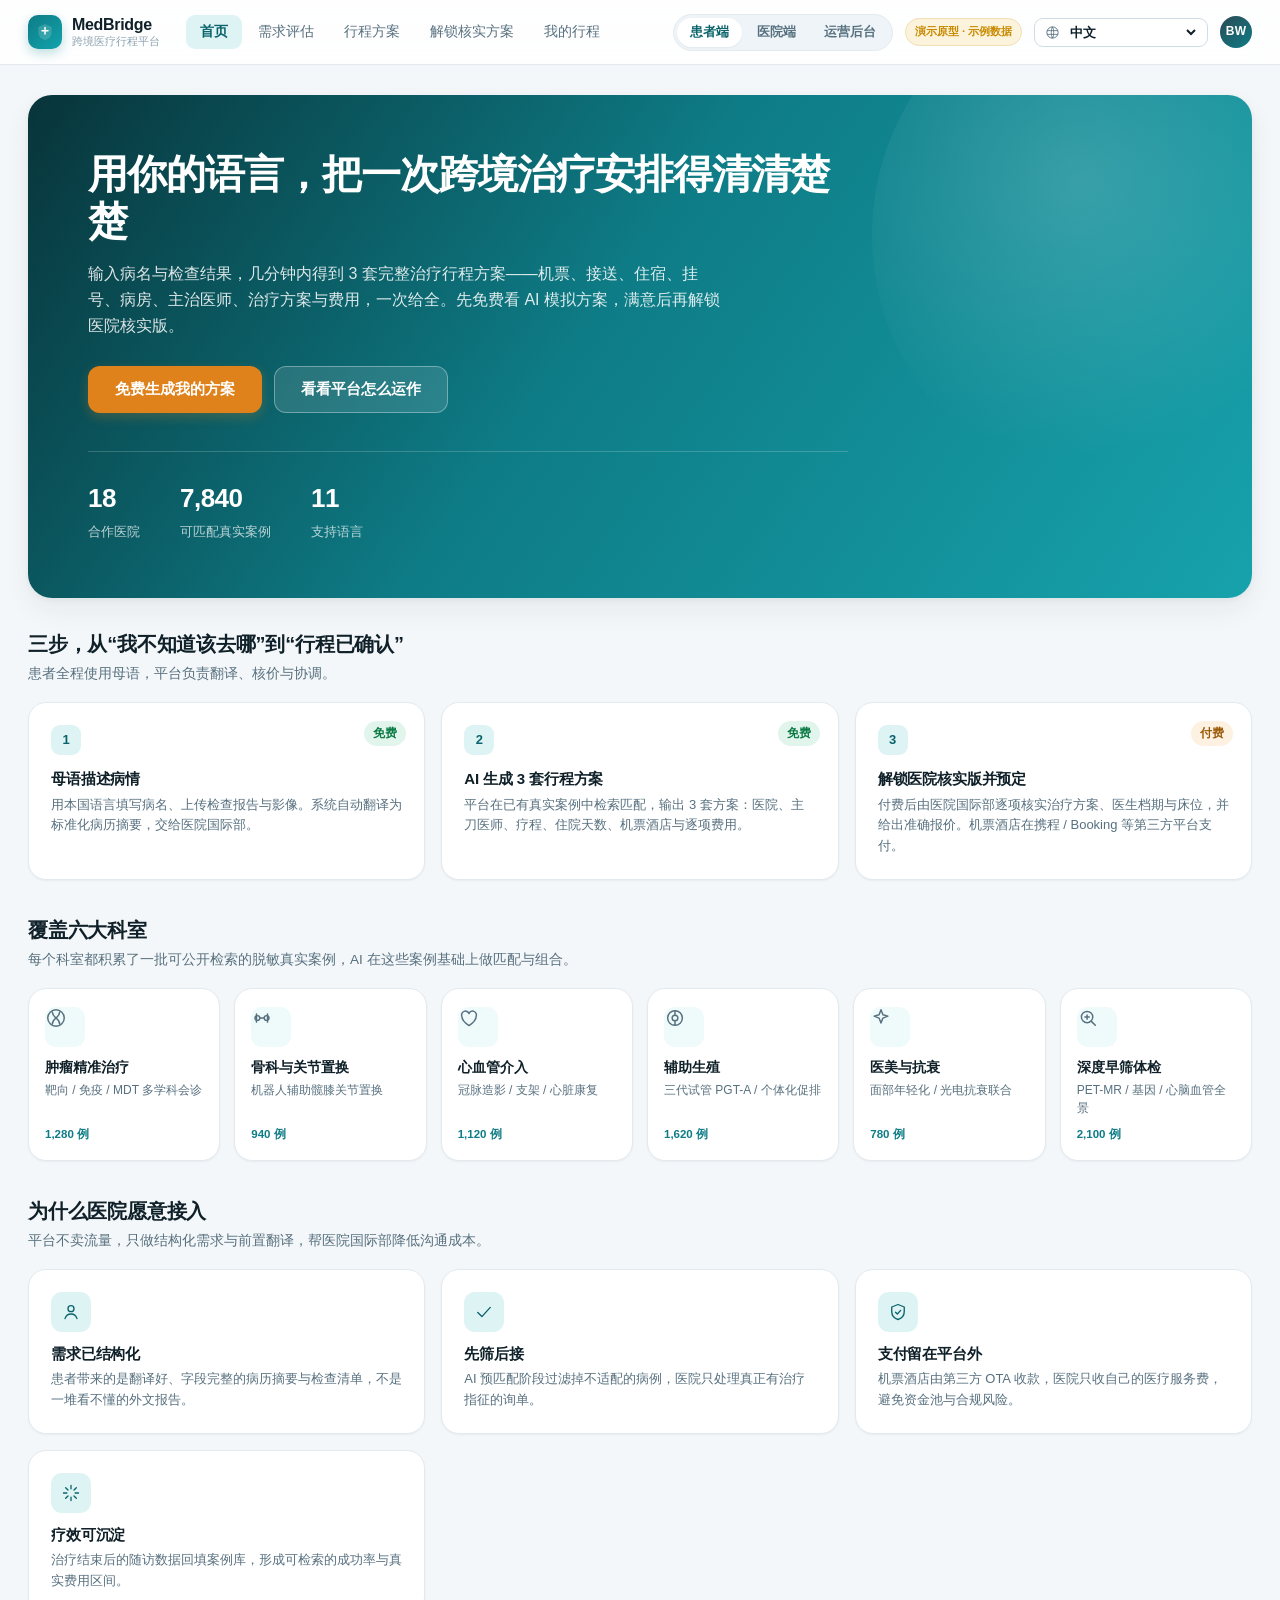
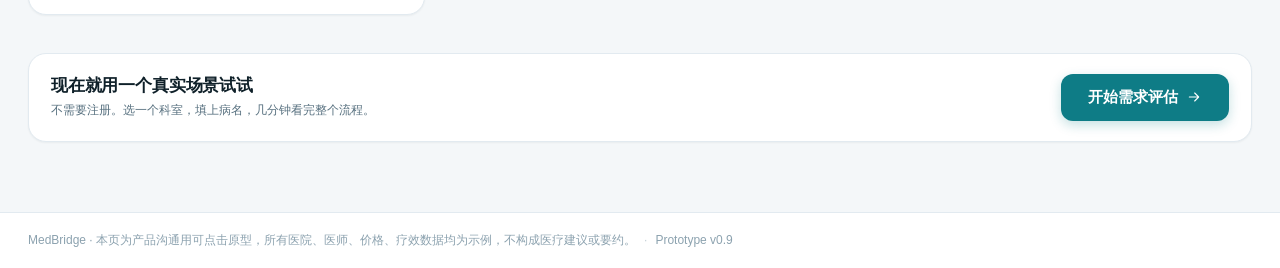
==== commit 005b5211: "feat(i18n): add 6 SE-Asia languages (ms, in, vi, tl, lo, km) — UI chrome + full medical itinerary co" ====
--- a/index.html
+++ b/index.html
@@ -58,7 +58,9 @@
 <div class="toast-root" id="toastRoot" data-page-node-id="Va1fbvT2CqlVL7x4MkYRoI"></div>
 
 <script src="js/i18n.js"></script>
+<script src="js/i18n-extra.js"></script>
 <script src="js/data.js"></script>
+<script src="js/data-extra.js"></script>
 <script src="js/app.js"></script>
 </body>
 </html>
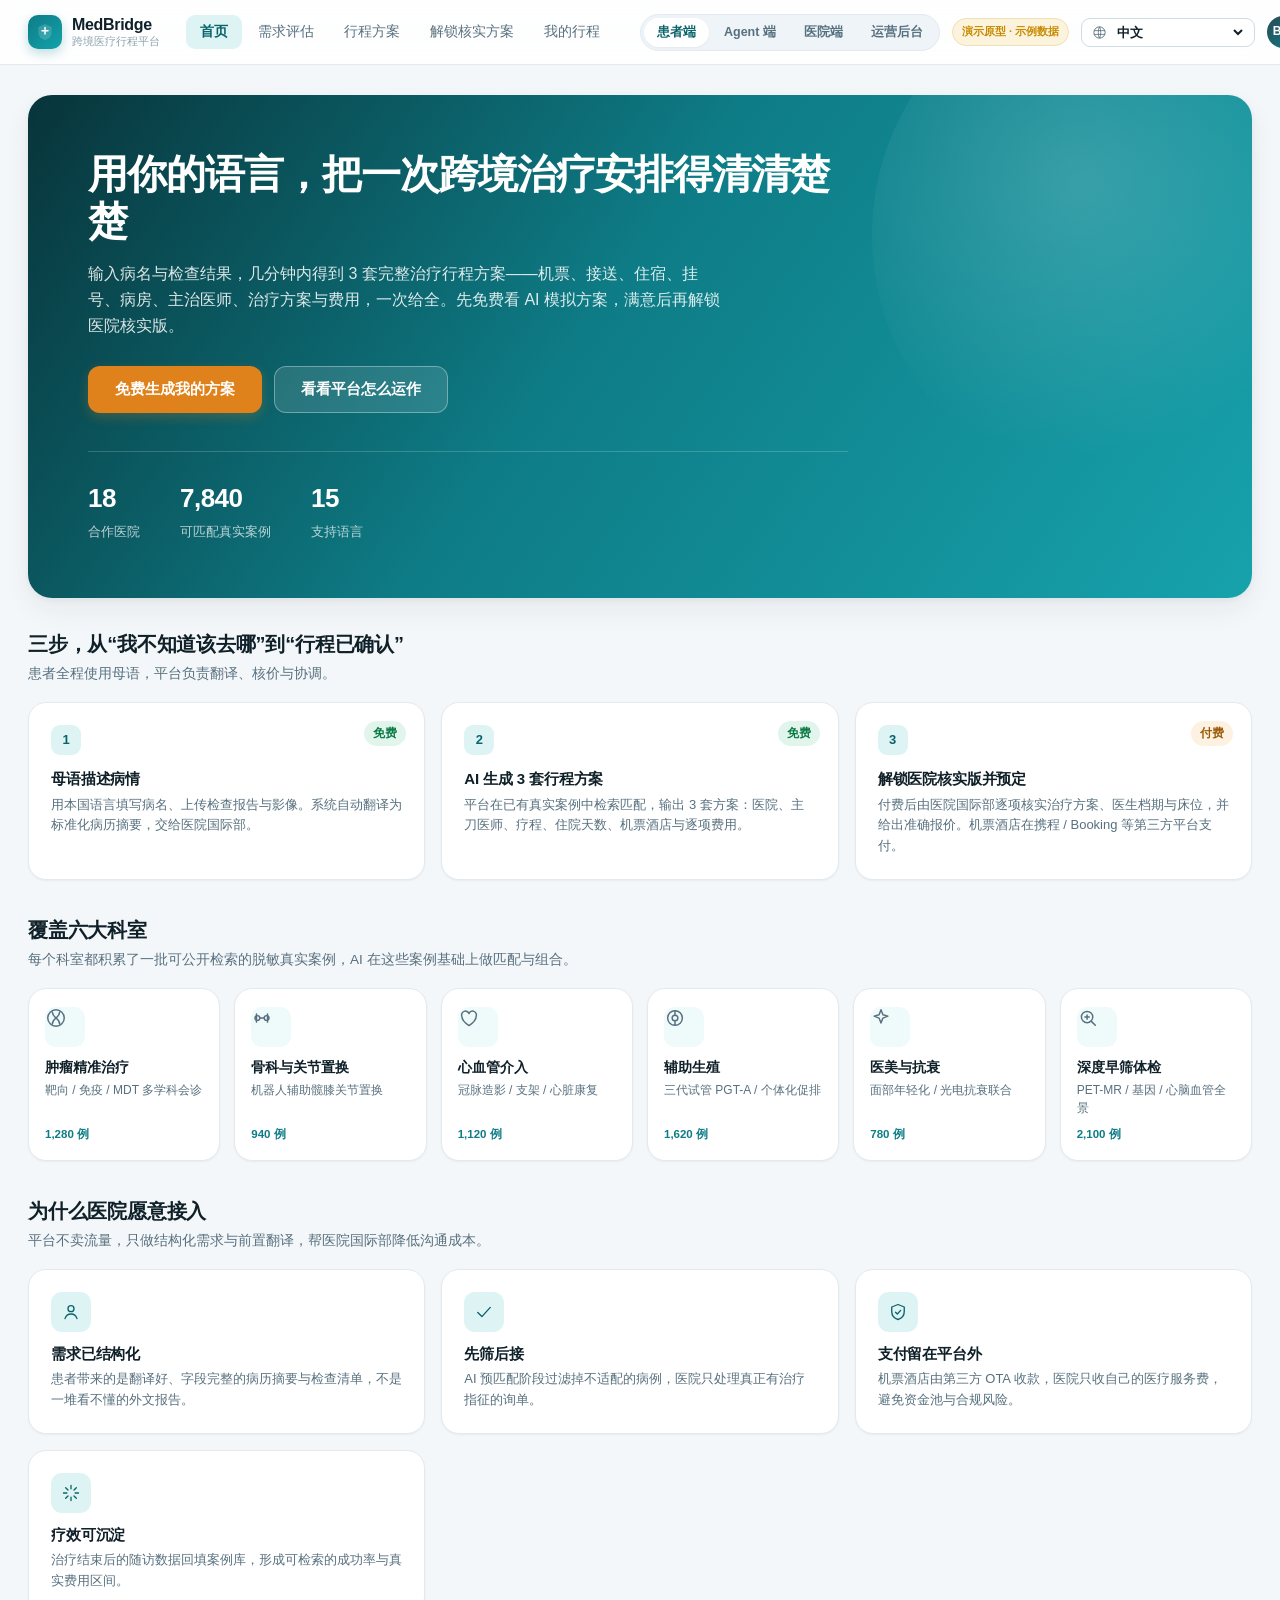
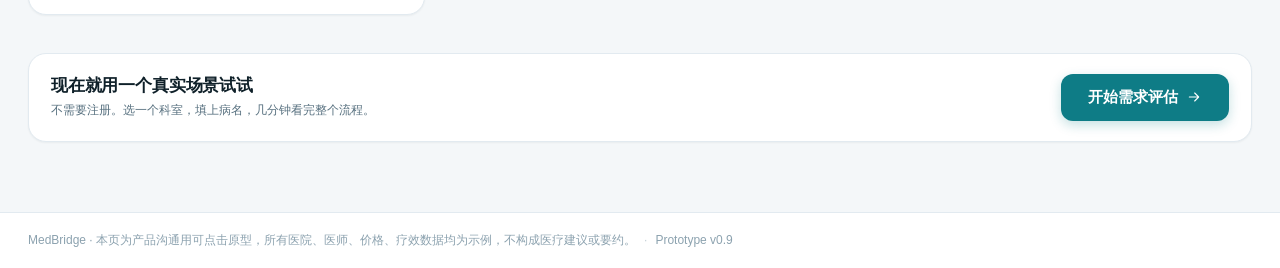
==== commit 090489f7: "Add French, Spanish, Italian, Thai (fr/es/it/th) full UI + medical translation; fix CITIES names for" ====
--- a/index.html
+++ b/index.html
@@ -59,8 +59,16 @@
 
 <script src="js/i18n.js"></script>
 <script src="js/i18n-extra.js"></script>
+<script src="js/i18n-fr.js"></script>
+<script src="js/i18n-es.js"></script>
+<script src="js/i18n-it.js"></script>
+<script src="js/i18n-th.js"></script>
 <script src="js/data.js"></script>
 <script src="js/data-extra.js"></script>
+<script src="js/data-fr.js"></script>
+<script src="js/data-es.js"></script>
+<script src="js/data-it.js"></script>
+<script src="js/data-th.js"></script>
 <script src="js/app.js"></script>
 </body>
 </html>
--- a/css/style.css
+++ b/css/style.css
@@ -677,8 +677,16 @@
 .case-table .tag{margin:1px 2px}
 .case-row__act{display:flex;gap:6px;flex-wrap:wrap;white-space:nowrap}
 
+/* agent / B2B dashboard KPIs */
+.kpi-row{display:grid;grid-template-columns:repeat(4,1fr);gap:14px;margin-bottom:22px}
+.kpi{background:var(--surface);border:1px solid var(--border);border-radius:var(--r-lg);padding:18px 20px;box-shadow:var(--sh-1)}
+.kpi .k{font-size:12px;color:var(--text-2)}
+.kpi .v{font-size:26px;font-weight:700;letter-spacing:-.02em;margin-top:5px;font-variant-numeric:tabular-nums}
+.kpi .n{font-size:11.5px;color:var(--text-3);margin-top:4px}
+
 @media (max-width:1200px){
   .hub-grid{grid-template-columns:1fr}
   .order-row{flex-direction:column;align-items:flex-start;gap:12px}
   .order-row__side{width:100%;justify-content:space-between}
-}
+  .kpi-row{grid-template-columns:repeat(2,1fr)}
+}
